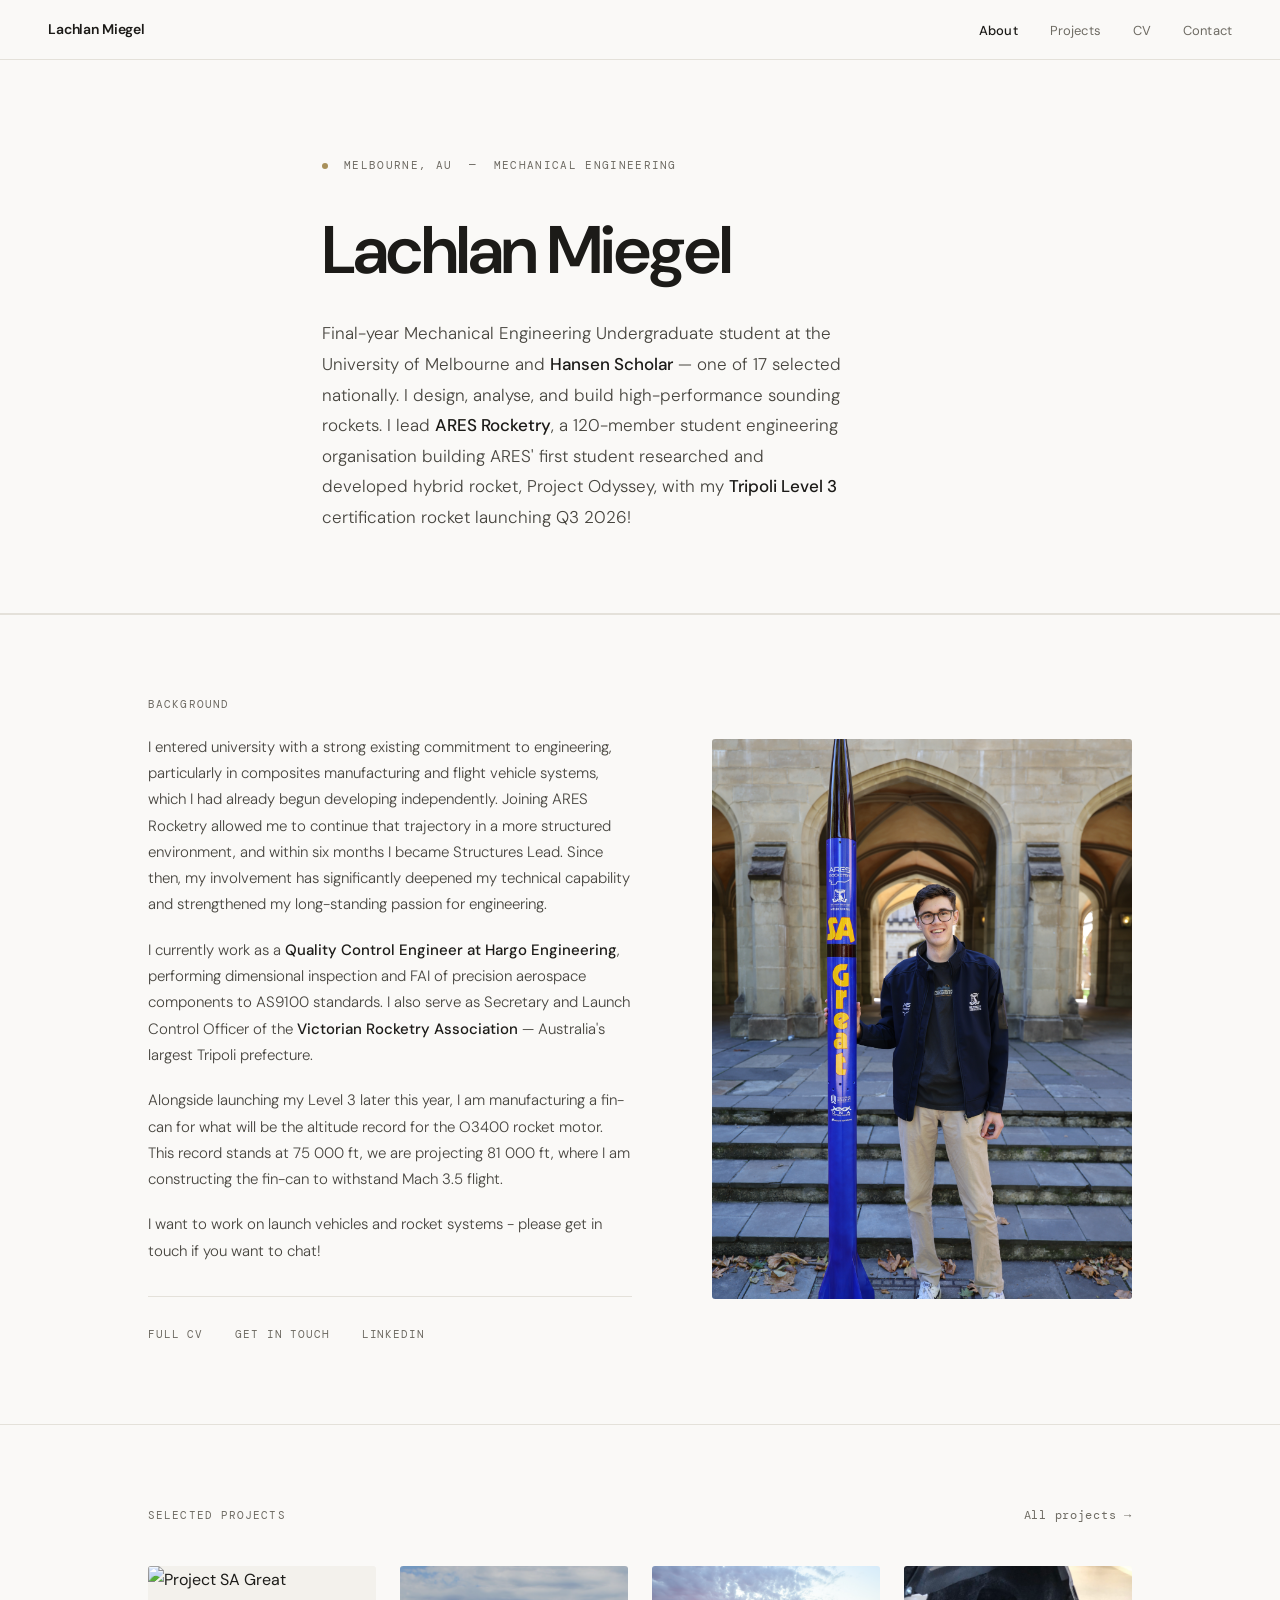
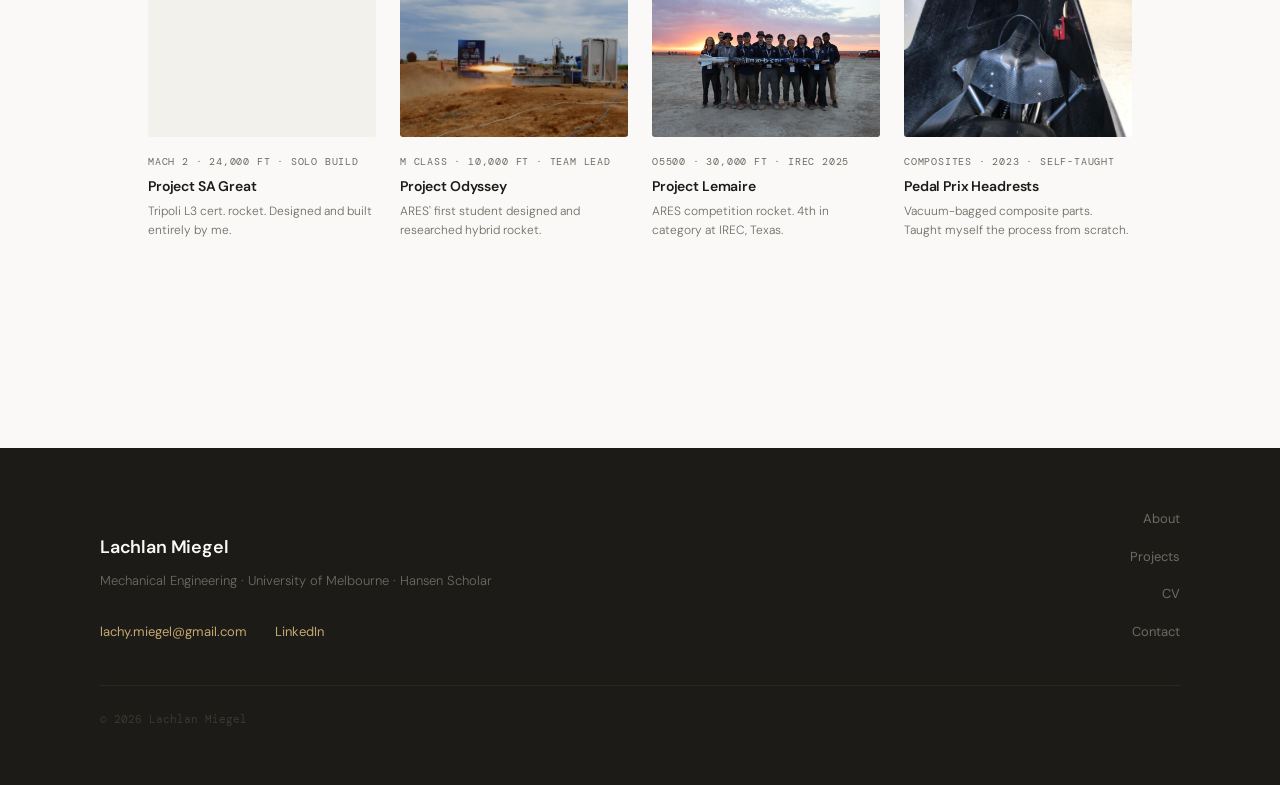
==== index.html @ fecdbd47 "Update index.html" ====
<!DOCTYPE html>
<html lang="en">
<head>
  <meta charset="UTF-8" />
  <meta name="viewport" content="width=device-width, initial-scale=1.0" />
  <title>Lachlan Miegel</title>
  <meta name="description" content="Mechanical engineering student at the University of Melbourne. Structures, composites, and flight vehicle development." />
  <link rel="stylesheet" href="style.css" />
  <link rel="icon" type="image/png" href="favicon.png" />
  <style>
    .hero {
      padding: 6rem 0 5rem;
      border-bottom: 1px solid var(--rule);
    }

    .hero-inner {
      max-width: var(--max);
      margin: 0 auto;
      padding: 0 2rem;
    }

    .hero-eyebrow {
      display: flex;
      align-items: center;
      gap: 1rem;
      margin-bottom: 2.5rem;
    }

    .hero-eyebrow-text {
      font-family: var(--font-mono);
      font-size: 11px;
      letter-spacing: 0.12em;
      text-transform: uppercase;
      color: var(--text-light);
    }

    .hero-eyebrow-dot {
      width: 6px; height: 6px;
      border-radius: 50%;
      background: var(--gold);
      flex-shrink: 0;
    }

    .hero h1 { margin-bottom: 2rem; }

    .hero-bio {
      font-size: 17px;
      font-weight: 300;
      color: var(--text-mid);
      line-height: 1.8;
      max-width: 520px;
      margin-bottom: 3rem;
    }

    .hero-bio strong { color: var(--text); font-weight: 500; }

    .hero-actions {
      display: flex;
      align-items: center;
      gap: 0;
      flex-wrap: wrap;
      border-top: 1px solid var(--rule);
      padding-top: 2rem;
    }

    .hero-action-link {
      font-size: 13px;
      font-weight: 400;
      color: var(--text-mid);
      text-decoration: none;
      padding: 0.5rem 1.5rem 0.5rem 0;
      margin-right: 1.5rem;
      border-right: 1px solid var(--rule);
      transition: color 0.15s;
      white-space: nowrap;
    }

    .hero-action-link:last-child { border-right: none; }
    .hero-action-link:hover { color: var(--text); }

    .hero-action-link.primary {
      color: var(--text);
      font-weight: 500;
    }

    /* STATS */
    .stats-bar {
      border-bottom: 1px solid var(--rule);
      background: var(--bg-warm);
    }

    .stats-inner {
      max-width: var(--wide);
      margin: 0 auto;
      padding: 0 3rem;
      display: grid;
      grid-template-columns: repeat(4, 1fr);
    }

    .stat-item {
      padding: 2.25rem 2rem;
      border-right: 1px solid var(--rule);
    }

    .stat-item:first-child { padding-left: 0; }
    .stat-item:last-child { border-right: none; }

    .stat-num {
      font-family: var(--font-sans);
      font-size: 1.9rem;
      font-weight: 600;
      color: var(--text);
      letter-spacing: -0.03em;
      line-height: 1;
      display: block;
      margin-bottom: 0.4rem;
    }

    .stat-label {
      font-family: var(--font-mono);
      font-size: 10px;
      letter-spacing: 0.1em;
      text-transform: uppercase;
      color: var(--text-xlight);
    }

    /* PROJECTS */
    .projects-section { padding: 5rem 0; }

    .projects-header {
      max-width: var(--wide);
      margin: 0 auto;
      padding: 0 3rem;
      display: flex;
      justify-content: space-between;
      align-items: baseline;
      margin-bottom: 2.5rem;
    }

    .projects-header a {
      font-size: 12px;
      font-family: var(--font-mono);
      color: var(--text-light);
      text-decoration: none;
      letter-spacing: 0.06em;
    }

    .projects-header a:hover { color: var(--text); }

    .projects-grid {
      max-width: var(--wide);
      margin: 0 auto;
      padding: 0 3rem;
      display: grid;
      grid-template-columns: repeat(4, 1fr);
      gap: 1.5rem;
    }

    .project-tile {
      display: block;
      text-decoration: none;
      transition: opacity 0.2s;
    }

    .project-tile:hover { opacity: 0.75; }

    .project-tile-img {
      width: 100%;
      aspect-ratio: 4/3;
      background: var(--bg-warm);
      border-radius: 3px;
      overflow: hidden;
      display: flex;
      align-items: center;
      justify-content: center;
      margin-bottom: 1rem;
    }

    .project-tile-img img {
      width: 100%; height: 100%;
      object-fit: cover; display: block;
    }

    .project-tile-meta {
      font-family: var(--font-mono);
      font-size: 10px;
      letter-spacing: 0.08em;
      text-transform: uppercase;
      color: var(--text-xlight);
      margin-bottom: 0.4rem;
    }

    .project-tile-title {
      font-size: 14px;
      font-weight: 600;
      color: var(--text);
      letter-spacing: -0.01em;
      line-height: 1.3;
      margin-bottom: 0.4rem;
    }

    .project-tile-desc {
      font-size: 12px;
      font-weight: 300;
      color: var(--text-light);
      line-height: 1.6;
    }

    /* ABOUT STRIP */
    .about-strip {
      border-top: 1px solid var(--rule);
      border-bottom: 1px solid var(--rule);
      padding: 5rem 0;
    }

    .about-strip-inner {
      max-width: var(--wide);
      margin: 0 auto;
      padding: 0 3rem;
      display: grid;
      grid-template-columns: 1fr 420px;
      gap: 5rem;
      align-items: center;
    }

    .about-strip-text p { font-size: 15px; }

    .about-strip-photo {
      width: 100%;
      aspect-ratio: 3/4;
      border-radius: 3px;
      overflow: hidden;
      background: var(--bg-warm);
    }

    .about-strip-photo img {
      width: 100%;
      height: 100%;
      object-fit: cover;
      display: block;
    }

    .about-strip-photo-placeholder {
      width: 100%;
      height: 100%;
      display: flex;
      flex-direction: column;
      align-items: center;
      justify-content: center;
      gap: 0.4rem;
      border: 1px dashed var(--rule);
      border-radius: 3px;
    }

    .about-strip-links {
      margin-top: 2rem;
      display: flex;
      gap: 2rem;
      padding-top: 1.75rem;
      border-top: 1px solid var(--rule);
    }

    .about-strip-links a {
      font-family: var(--font-mono);
      font-size: 11px;
      letter-spacing: 0.08em;
      text-transform: uppercase;
      color: var(--text-light);
      text-decoration: none;
      transition: color 0.15s;
    }

    .about-strip-links a:hover { color: var(--text); }

    @media (max-width: 900px) {
      .projects-grid { grid-template-columns: repeat(2, 1fr); }
      .about-strip-inner { grid-template-columns: 1fr; gap: 2.5rem; }
      .about-strip-photo { aspect-ratio: 4/3; max-width: 480px; }
    }

    @media (max-width: 600px) {
      .stats-inner { grid-template-columns: repeat(2, 1fr); }
      .stat-item { border-right: none; padding: 1.5rem 0; border-bottom: 1px solid var(--rule); }
      .stat-item:nth-child(3), .stat-item:last-child { border-bottom: none; }
      .projects-grid { grid-template-columns: 1fr; padding: 0 1.5rem; }
      .projects-header { padding: 0 1.5rem; }
    }
  </style>
</head>
<body>

  <nav class="site-nav">
    <a class="nav-name" href="index.html">Lachlan Miegel</a>
    <ul class="nav-links">
      <li><a href="index.html" class="active">About</a></li>
      <li><a href="projects.html">Projects</a></li>
      <li><a href="cv.html">CV</a></li>
      <li><a href="mailto:lachy.miegel@gmail.com">Contact</a></li>
    </ul>
  </nav>

  <div class="hero">
    <div class="hero-inner">
      <div class="hero-eyebrow">
        <div class="hero-eyebrow-dot"></div>
        <span class="hero-eyebrow-text">Melbourne, AU &nbsp;—&nbsp; Mechanical Engineering</span>
      </div>
      <h1>Lachlan Miegel</h1>
      <p class="hero-bio">
        Final-year Mechanical Engineering Undergraduate student at the University of Melbourne
        and <strong>Hansen Scholar</strong> — one of 17 selected nationally.
        I design, analyse, and build high-performance sounding rockets.
        I lead <strong>ARES Rocketry</strong>, a 120-member student engineering
        organisation building ARES' first student researched and developed hybrid 
        rocket, Project Odyssey, with my <strong>Tripoli Level 3</strong> 
        certification rocket launching Q3 2026!
      </p>
    </div>
  </div>

  

  <div class="about-strip">
    <div class="about-strip-inner">
      <div class="about-strip-text">
        <h3>Background</h3>
        <p>
          I entered university with a strong existing commitment to engineering, particularly 
          in composites manufacturing and flight vehicle systems, which I had already begun developing 
          independently. Joining ARES Rocketry allowed me to continue that trajectory in a more 
          structured environment, and within six months I became Structures Lead. Since then, my 
          involvement has significantly deepened my technical capability and strengthened my 
          long-standing passion for engineering. 
        </p>
        <p>
          I currently work as a <strong>Quality Control Engineer at Hargo Engineering</strong>,
          performing dimensional inspection and FAI of precision aerospace components to
          AS9100 standards. I also serve as Secretary and Launch Control Officer of the
          <strong>Victorian Rocketry Association</strong> — Australia's largest Tripoli prefecture.
        </p>
        <p>
          Alongside launching my Level 3 later this year, I am manufacturing a fin-can for what will be
          the altitude record for the O3400 rocket motor. This record stands at 75 000 ft, we are
          projecting 81 000 ft, where I am constructing the fin-can to withstand Mach 3.5 flight.
        </p>
        <p>I want to work on launch vehicles and rocket systems - please get in touch if you want to chat!</p>
        <div class="about-strip-links">
          <a href="cv.html">Full CV</a>
          <a href="mailto:lachy.miegel@gmail.com">Get in touch</a>
          <a href="https://www.linkedin.com/in/lachlan-miegel-b42b261a9/" target="_blank">LinkedIn</a>
        </div>
      </div>
      <div class="about-strip-photo">
        <img src="images/sagreatlachy.jpeg" alt="Lachlan with Project SA Great" />
          <span style="font-family:var(--font-mono);font-size:11px;color:var(--text-xlight);">↑ lachlan-launch-rail.jpg</span>
          <span style="font-family:var(--font-mono);font-size:10px;color:var(--text-xlight);opacity:0.6;">portrait orientation works best</span>
        </div>
      </div>
    </div>
  </div>

<div class="projects-section">
    <div class="projects-header">
      <h3 style="margin-bottom:0;">Selected projects</h3>
      <a href="projects.html">All projects →</a>
    </div>
    <div class="projects-grid">

      <a class="project-tile" href="project-l3.html">
        <div class="project-tile-img">
          <img src="images/sa-great-nc.JPG" alt="Project SA Great"/>
        </div>
        <div class="project-tile-meta">Mach 2 · 24,000 ft · Solo build</div>
        <div class="project-tile-title">Project SA Great</div>
        <div class="project-tile-desc">Tripoli L3 cert. rocket. Designed and built entirely by me.</div>
      </a>

      <a class="project-tile" href="project-ares.html">
        <div class="project-tile-img">
          <img src="images/hot-fire.png" alt="Subby Hot Fire" />
        </div>
        <div class="project-tile-meta">M Class · 10,000 ft · Team Lead</div>
        <div class="project-tile-title">Project Odyssey</div>
        <div class="project-tile-desc">ARES' first student designed and researched hybrid rocket.</div>
      </a>

      <a class="project-tile" href="project-lemaire.html">
        <div class="project-tile-img">
          <img src="images/team-lem.JPG" alt="Project Lemaire" />
        </div>
        <div class="project-tile-meta">O5500 · 30,000 ft · IREC 2025</div>
        <div class="project-tile-title">Project Lemaire</div>
        <div class="project-tile-desc">ARES competition rocket. 4th in category at IREC, Texas.</div>
      </a>

      <a class="project-tile" href="project-headrests.html">
        <div class="project-tile-img">
          <img src="images/headrest.jpg" alt="Pedal Prix Headrests" />
        </div>
        <div class="project-tile-meta">Composites · 2023 · Self-taught</div>
        <div class="project-tile-title">Pedal Prix Headrests</div>
        <div class="project-tile-desc">Vacuum-bagged composite parts. Taught myself the process from scratch.</div>
      </a>

    </div>
  </div>
  
  <footer class="site-footer">
    <div class="footer-inner">
      <div>
        <div class="footer-name">Lachlan Miegel</div>
        <div class="footer-desc">Mechanical Engineering · University of Melbourne · Hansen Scholar</div>
        <div class="footer-contact">
          <a href="mailto:lachy.miegel@gmail.com">lachy.miegel@gmail.com</a>
          <a href="https://www.linkedin.com/in/lachlan-miegel-b42b261a9/" target="_blank">LinkedIn</a>
        </div>
      </div>
      <div class="footer-right">
        <ul class="footer-links">
          <li><a href="index.html">About</a></li>
          <li><a href="projects.html">Projects</a></li>
          <li><a href="cv.html">CV</a></li>
          <li><a href="mailto:lachy.miegel@gmail.com">Contact</a></li>
        </ul>
      </div>
    </div>
    <div class="footer-copy">© 2026 Lachlan Miegel</div>
  </footer>

</body>
</html>
---- style.css ----
@import url('https://fonts.googleapis.com/css2?family=DM+Sans:ital,opsz,wght@0,9..40,300;0,9..40,400;0,9..40,500;0,9..40,600;1,9..40,300;1,9..40,400&family=DM+Mono:wght@300;400;500&display=swap');

*, *::before, *::after { box-sizing: border-box; margin: 0; padding: 0; }

:root {
  --bg: #faf9f7;
  --bg-warm: #f3f1ec;
  --bg-card: #eeecea;
  --text: #1c1b18;
  --text-mid: #47453f;
  --text-light: #6e6b63;
  --text-xlight: #6e6b63;
  --gold: #a8905a;
  --gold-light: #c4a96e;
  --gold-dim: rgba(168,144,90,0.12);
  --rule: #e4e1da;
  --rule-light: #eeece8;
  --font-sans: 'DM Sans', system-ui, sans-serif;
  --font-mono: 'DM Mono', monospace;
  --max: 700px;
  --wide: 1080px;
}

html { scroll-behavior: smooth; }

body {
  background: var(--bg);
  color: var(--text);
  font-family: var(--font-sans);
  font-size: 16px;
  line-height: 1.75;
  -webkit-font-smoothing: antialiased;
}

/* NAV */
.site-nav {
  display: flex;
  align-items: center;
  justify-content: space-between;
  padding: 0 3rem;
  height: 60px;
  border-bottom: 1px solid var(--rule);
  position: sticky;
  top: 0;
  background: rgba(250,249,247,0.94);
  backdrop-filter: blur(10px);
  z-index: 100;
}

.nav-name {
  font-family: var(--font-sans);
  font-size: 14px;
  font-weight: 600;
  color: var(--text);
  text-decoration: none;
  letter-spacing: -0.01em;
}

.nav-links {
  display: flex;
  gap: 2rem;
  list-style: none;
}

.nav-links a {
  font-size: 13px;
  font-weight: 400;
  color: var(--text-light);
  text-decoration: none;
  transition: color 0.15s;
  letter-spacing: 0.01em;
}

.nav-links a:hover { color: var(--text); }
.nav-links a.active { color: var(--text); font-weight: 500; }

/* FOOTER */
.site-footer {
  margin-top: 8rem;
  background: var(--text);
  padding: 3.5rem 3rem;
}

.footer-inner {
  max-width: var(--wide);
  margin: 0 auto;
  display: grid;
  grid-template-columns: 1fr auto;
  gap: 3rem;
  align-items: end;
}

.footer-name {
  font-size: 18px;
  font-weight: 600;
  color: #faf9f7;
  letter-spacing: -0.01em;
  margin-bottom: 0.4rem;
}

.footer-desc {
  font-size: 13px;
  color: var(--text-light);
  font-weight: 300;
  margin-bottom: 1.5rem;
}

.footer-contact a {
  font-size: 13px;
  color: var(--gold-light);
  text-decoration: none;
  margin-right: 1.5rem;
}

.footer-contact a:hover { color: #faf9f7; }

.footer-right {
  text-align: right;
}

.footer-links {
  display: flex;
  flex-direction: column;
  gap: 0.6rem;
  list-style: none;
  align-items: flex-end;
}

.footer-links a {
  font-size: 13px;
  color: var(--text-light);
  text-decoration: none;
  transition: color 0.15s;
}

.footer-links a:hover { color: #faf9f7; }

.footer-copy {
  font-family: var(--font-mono);
  font-size: 11px;
  color: #3a3930;
  margin-top: 2.5rem;
  padding-top: 1.5rem;
  border-top: 1px solid #2a2920;
  max-width: var(--wide);
  margin-left: auto;
  margin-right: auto;
}

/* TYPOGRAPHY */
h1 {
  font-family: var(--font-sans);
  font-size: clamp(2.6rem, 5.5vw, 4.2rem);
  font-weight: 600;
  line-height: 1.06;
  letter-spacing: -0.03em;
  color: var(--text);
}

h2 {
  font-family: var(--font-sans);
  font-size: 1.4rem;
  font-weight: 600;
  line-height: 1.2;
  letter-spacing: -0.02em;
  color: var(--text);
  margin-bottom: 1rem;
}

h3 {
  font-family: var(--font-mono);
  font-size: 11px;
  font-weight: 400;
  letter-spacing: 0.1em;
  text-transform: uppercase;
  color: var(--text-light);
  margin-bottom: 1.25rem;
}

p { color: var(--text-mid); font-weight: 300; margin-bottom: 1.2rem; }
p strong { color: var(--text); font-weight: 500; }
p:last-child { margin-bottom: 0; }

a { color: var(--text); }

/* LAYOUT */
.container { max-width: var(--max); margin: 0 auto; padding: 0 2rem; }
.container-wide { max-width: var(--wide); margin: 0 auto; padding: 0 3rem; }

.mono-label {
  font-family: var(--font-mono);
  font-size: 11px;
  font-weight: 400;
  letter-spacing: 0.1em;
  text-transform: uppercase;
  color: var(--text-light);
}

.rule { border: none; border-top: 1px solid var(--rule); }

/* TAGS */
.tag {
  display: inline-block;
  font-family: var(--font-mono);
  font-size: 10px;
  font-weight: 400;
  letter-spacing: 0.06em;
  text-transform: uppercase;
  padding: 0.25rem 0.65rem;
  background: var(--bg-warm);
  color: var(--text-light);
  border-radius: 2px;
  border: 1px solid var(--rule);
}

.tag.gold {
  background: var(--gold-dim);
  color: var(--gold);
  border-color: rgba(168,144,90,0.25);
}

.tags { display: flex; flex-wrap: wrap; gap: 0.4rem; }

/* IMAGES */
.img-full { width: 100%; display: block; border-radius: 3px; }

.img-caption {
  font-family: var(--font-mono);
  font-size: 11px;
  color: var(--text-xlight);
  margin-top: 0.65rem;
  text-align: center;
}

.img-placeholder {
  width: 100%;
  background: var(--bg-warm);
  border: 1px dashed var(--rule);
  border-radius: 3px;
  display: flex;
  flex-direction: column;
  align-items: center;
  justify-content: center;
  gap: 0.35rem;
  padding: 3rem 1rem;
}

.img-placeholder .ph-label {
  font-family: var(--font-mono);
  font-size: 11px;
  color: var(--text-xlight);
  text-align: center;
}

/* SPEC TABLE */
.spec-table { width: 100%; border-collapse: collapse; }
.spec-table tr { border-bottom: 1px solid var(--rule-light); }
.spec-table tr:last-child { border-bottom: none; }
.spec-table td { padding: 0.7rem 0; font-size: 13px; vertical-align: top; }
.spec-table td:first-child {
  font-family: var(--font-mono);
  font-size: 10px;
  letter-spacing: 0.08em;
  text-transform: uppercase;
  color: var(--text-xlight);
  width: 38%;
  padding-right: 1rem;
  padding-top: 0.85rem;
}
.spec-table td:last-child { color: var(--text); font-weight: 400; }

/* PROJECT NAV */
.project-nav {
  display: flex;
  justify-content: space-between;
  padding: 2.5rem 0;
  border-top: 1px solid var(--rule);
  margin-top: 2rem;
}

.project-nav a {
  font-size: 13px;
  color: var(--text-light);
  text-decoration: none;
  transition: color 0.15s;
  font-weight: 400;
}

.project-nav a:hover { color: var(--text); }

/* BREADCRUMB */
.breadcrumb {
  font-family: var(--font-mono);
  font-size: 11px;
  color: var(--text-xlight);
  margin-bottom: 2rem;
  display: flex;
  gap: 0.5rem;
  align-items: center;
}

.breadcrumb a { color: var(--text-xlight); text-decoration: none; }
.breadcrumb a:hover { color: var(--text-mid); }

/* PROJECT HERO */
.project-hero { padding: 4.5rem 0 3.5rem; border-bottom: 1px solid var(--rule); }
.project-hero-inner { max-width: var(--max); margin: 0 auto; padding: 0 2rem; }
.project-hero h1 { margin-bottom: 1.25rem; margin-top: 1rem; }
.project-hero-desc {
  font-size: 17px;
  font-weight: 300;
  color: var(--text-mid);
  line-height: 1.75;
  max-width: 520px;
}

/* PROJECT CONTENT */
.project-content { max-width: var(--max); margin: 0 auto; padding: 0 2rem; }
.project-section { padding: 3.5rem 0; border-bottom: 1px solid var(--rule); }
.project-section:last-child { border-bottom: none; }
.project-section p { font-size: 15px; }

.img-grid-2 {
  display: grid;
  grid-template-columns: 1fr 1fr;
  gap: 0.75rem;
  margin: 1.75rem 0;
}

.sidebar-layout {
  display: grid;
  grid-template-columns: 3fr 2fr;
  gap: 3.5rem;
  align-items: start;
}

.spec-panel {
  background: var(--bg-warm);
  border: 1px solid var(--rule);
  border-radius: 4px;
  padding: 1.25rem 1.5rem;
}

blockquote {
  border-left: 2px solid var(--gold-light);
  padding-left: 1.5rem;
  margin: 2rem 0;
  font-size: 1.1rem;
  font-weight: 300;
  color: var(--text-mid);
  font-style: italic;
  line-height: 1.65;
}

/* MOBILE */
@media (max-width: 680px) {
  .site-nav { padding: 0 1.5rem; }
  .nav-links { gap: 1.25rem; }
  .container, .container-wide, .project-content { padding: 0 1.5rem; }
  .site-footer { padding: 2.5rem 1.5rem; }
  .footer-inner { grid-template-columns: 1fr; }
  .footer-right { text-align: left; }
  .footer-links { align-items: flex-start; }
  .sidebar-layout { grid-template-columns: 1fr; }
  .img-grid-2 { grid-template-columns: 1fr; }
}
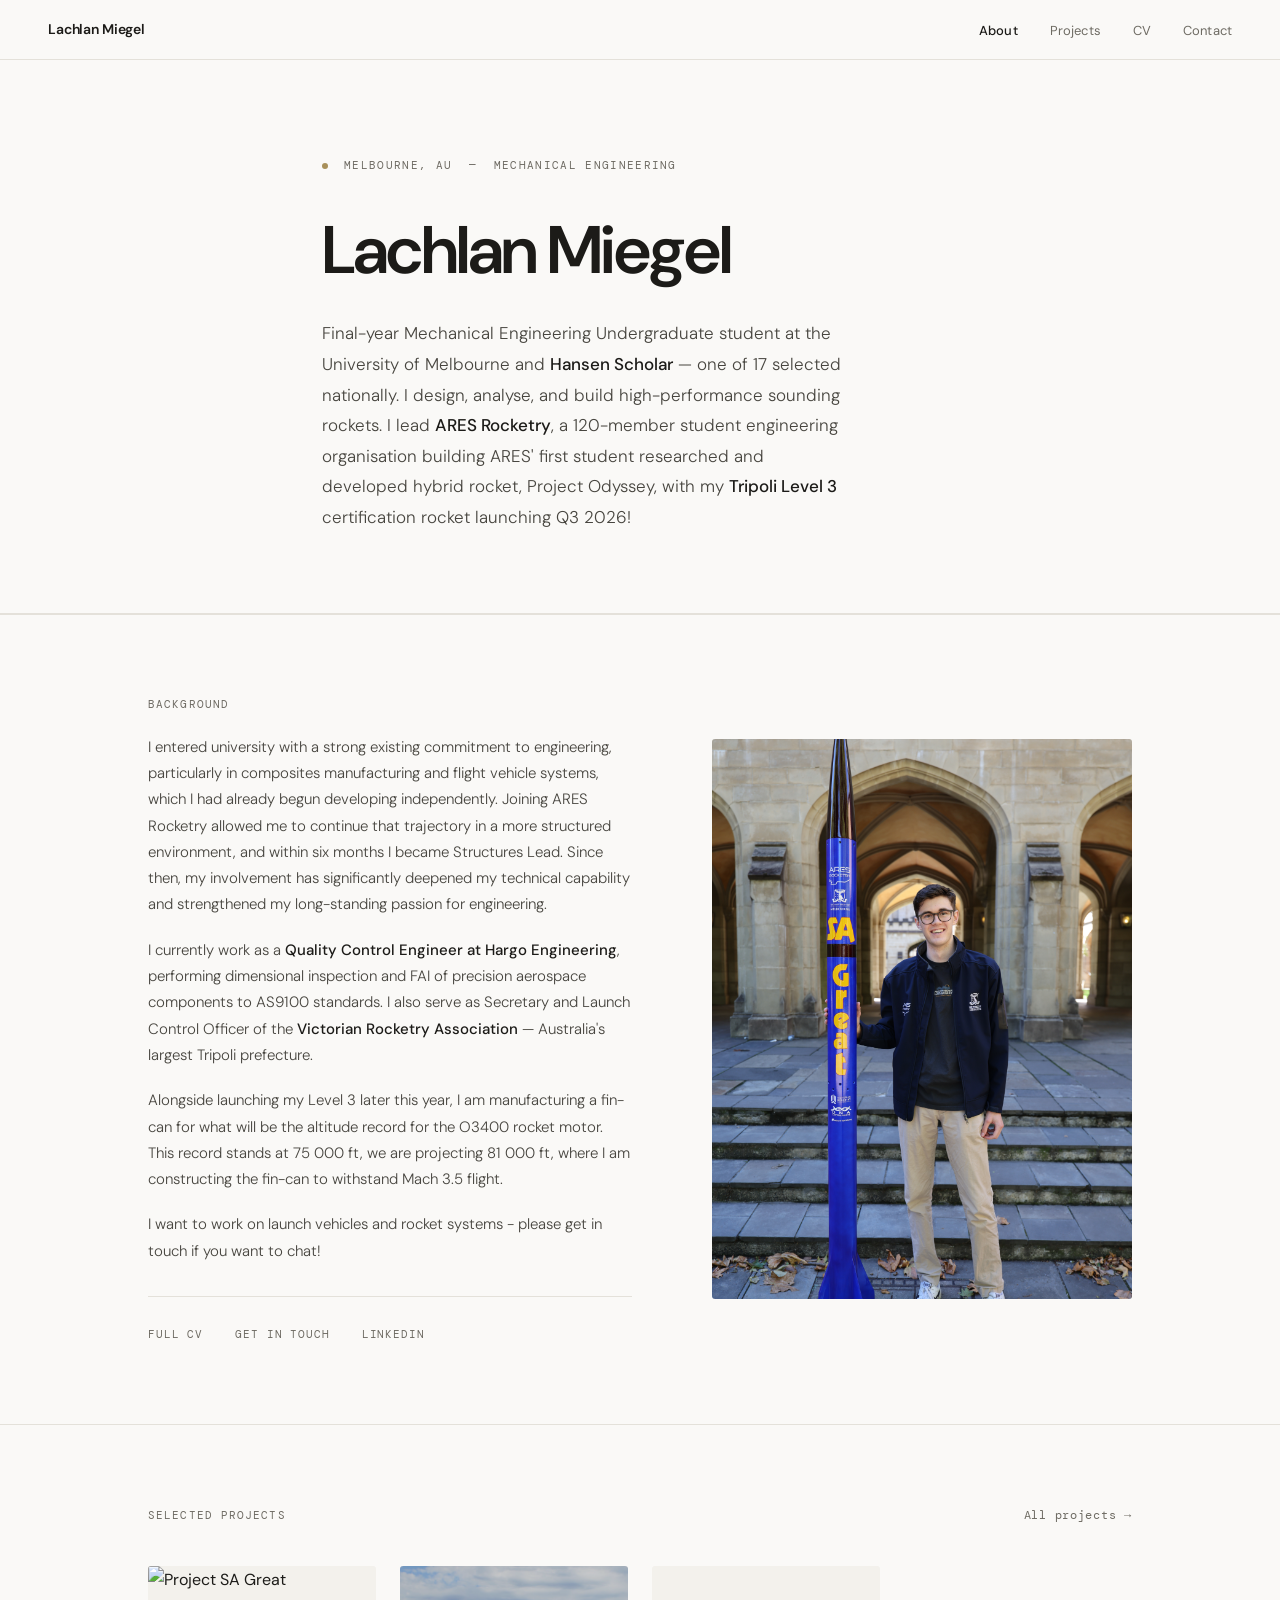
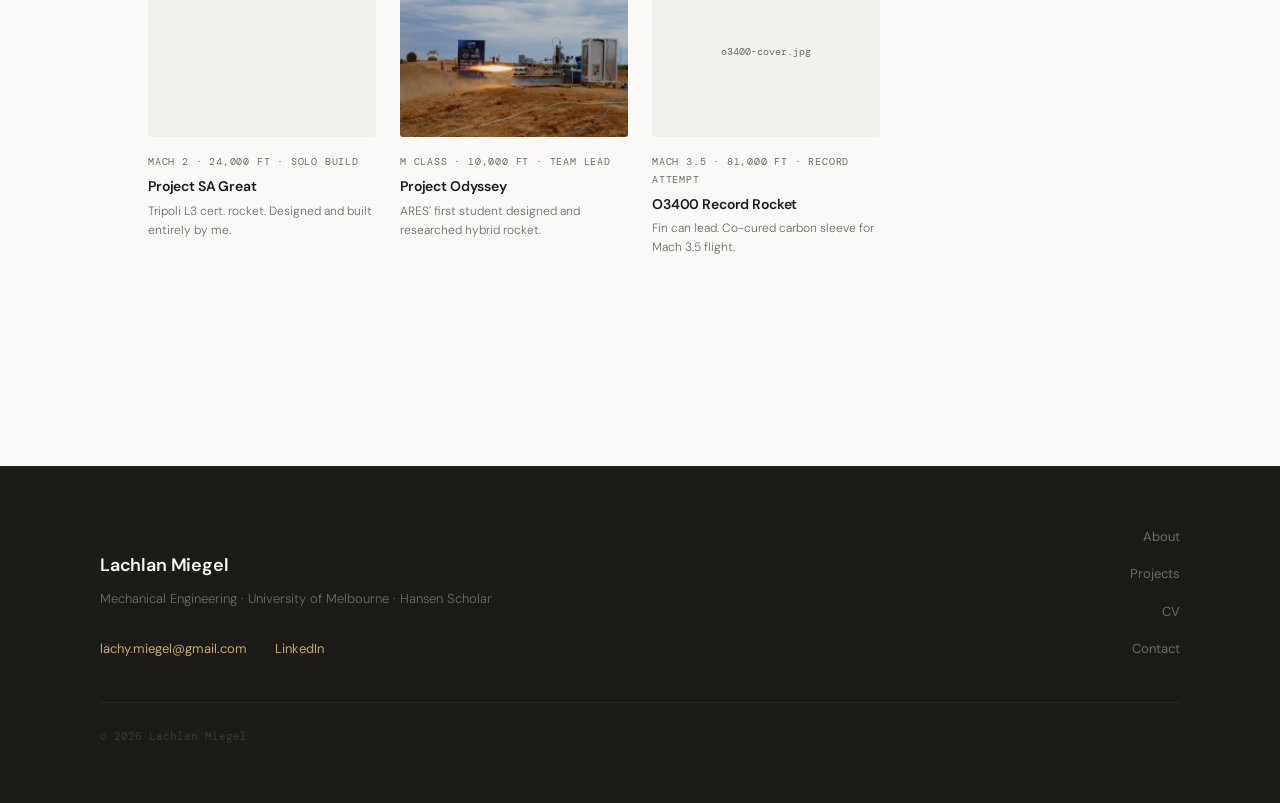
==== commit 87e8b6d0: "Update index.html" ====
--- a/index.html
+++ b/index.html
@@ -352,55 +352,45 @@
       </div>
       <div class="about-strip-photo">
         <img src="images/sagreatlachy.jpeg" alt="Lachlan with Project SA Great" />
-          <span style="font-family:var(--font-mono);font-size:11px;color:var(--text-xlight);">↑ lachlan-launch-rail.jpg</span>
-          <span style="font-family:var(--font-mono);font-size:10px;color:var(--text-xlight);opacity:0.6;">portrait orientation works best</span>
-        </div>
       </div>
     </div>
   </div>
 
 <div class="projects-section">
+  
     <div class="projects-header">
-      <h3 style="margin-bottom:0;">Selected projects</h3>
-      <a href="projects.html">All projects →</a>
-    </div>
-    <div class="projects-grid">
-
-      <a class="project-tile" href="project-l3.html">
-        <div class="project-tile-img">
-          <img src="images/sa-great-nc.JPG" alt="Project SA Great"/>
+          <h3 style="margin-bottom:0;">Selected projects</h3>
+          <a href="projects.html">All projects →</a>
         </div>
-        <div class="project-tile-meta">Mach 2 · 24,000 ft · Solo build</div>
-        <div class="project-tile-title">Project SA Great</div>
-        <div class="project-tile-desc">Tripoli L3 cert. rocket. Designed and built entirely by me.</div>
-      </a>
-
-      <a class="project-tile" href="project-ares.html">
-        <div class="project-tile-img">
-          <img src="images/hot-fire.png" alt="Subby Hot Fire" />
-        </div>
-        <div class="project-tile-meta">M Class · 10,000 ft · Team Lead</div>
-        <div class="project-tile-title">Project Odyssey</div>
-        <div class="project-tile-desc">ARES' first student designed and researched hybrid rocket.</div>
-      </a>
-
-      <a class="project-tile" href="project-lemaire.html">
-        <div class="project-tile-img">
-          <img src="images/team-lem.JPG" alt="Project Lemaire" />
-        </div>
-        <div class="project-tile-meta">O5500 · 30,000 ft · IREC 2025</div>
-        <div class="project-tile-title">Project Lemaire</div>
-        <div class="project-tile-desc">ARES competition rocket. 4th in category at IREC, Texas.</div>
-      </a>
-
-      <a class="project-tile" href="project-headrests.html">
-        <div class="project-tile-img">
-          <img src="images/headrest.jpg" alt="Pedal Prix Headrests" />
-        </div>
-        <div class="project-tile-meta">Composites · 2023 · Self-taught</div>
-        <div class="project-tile-title">Pedal Prix Headrests</div>
-        <div class="project-tile-desc">Vacuum-bagged composite parts. Taught myself the process from scratch.</div>
-      </a>
+        <div class="projects-grid">
+    
+          <a class="project-tile" href="project-l3.html">
+      <div class="project-tile-img">
+        <img src="images/sa-great-nc.JPG" alt="Project SA Great" />
+      </div>
+      <div class="project-tile-meta">Mach 2 · 24,000 ft · Solo build</div>
+      <div class="project-tile-title">Project SA Great</div>
+      <div class="project-tile-desc">Tripoli L3 cert. rocket. Designed and built entirely by me.</div>
+    </a>
+    
+    <a class="project-tile" href="project-ares.html">
+      <div class="project-tile-img">
+        <img src="images/hot-fire.png" alt="Project Odyssey" />
+      </div>
+      <div class="project-tile-meta">M Class · 10,000 ft · Team Lead</div>
+      <div class="project-tile-title">Project Odyssey</div>
+      <div class="project-tile-desc">ARES' first student designed and researched hybrid rocket.</div>
+    </a>
+    
+    <a class="project-tile" href="project-o3400.html">
+      <div class="project-tile-img">
+        <!-- <img src="images/o3400-cover.jpg" alt="O3400 Record Rocket" /> -->
+        <span style="font-family:var(--font-mono);font-size:10px;color:var(--text-xlight);">o3400-cover.jpg</span>
+      </div>
+      <div class="project-tile-meta">Mach 3.5 · 81,000 ft · Record attempt</div>
+      <div class="project-tile-title">O3400 Record Rocket</div>
+      <div class="project-tile-desc">Fin can lead. Co-cured carbon sleeve for Mach 3.5 flight.</div>
+    </a>
 
     </div>
   </div>
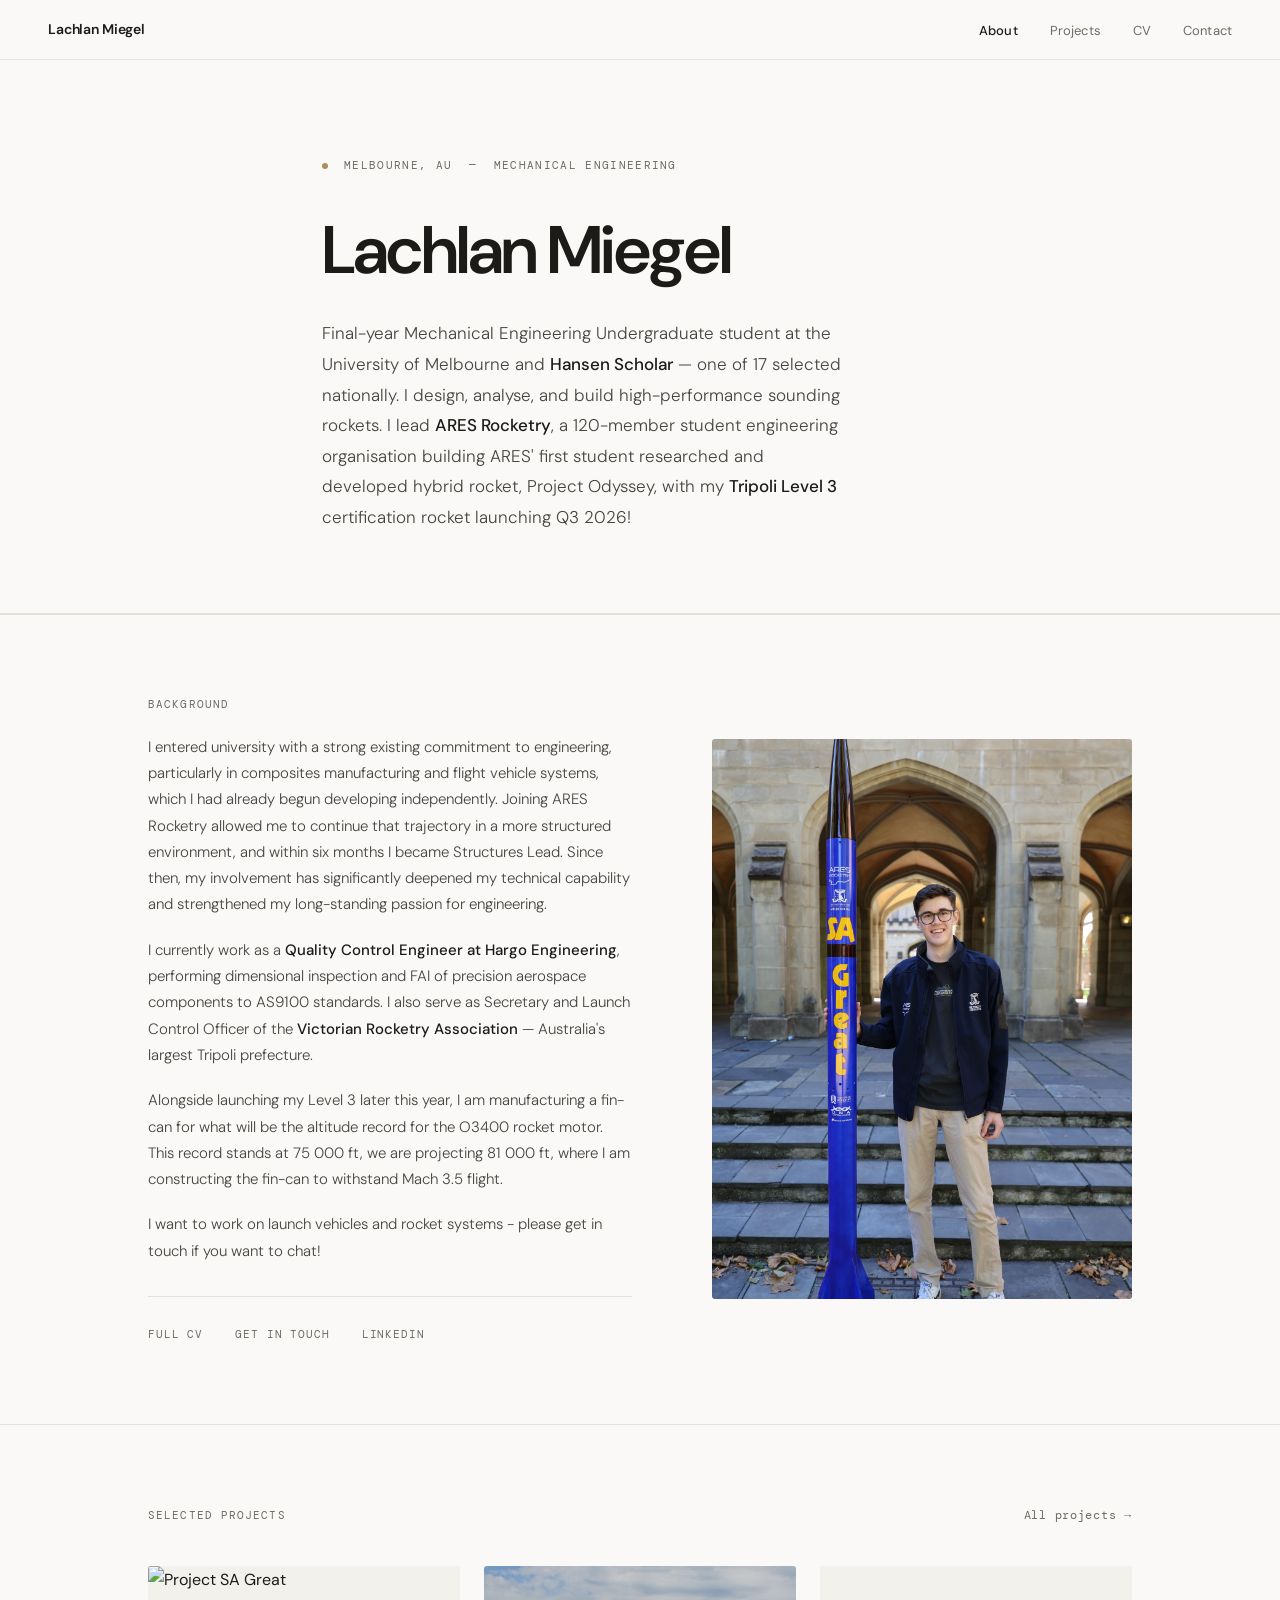
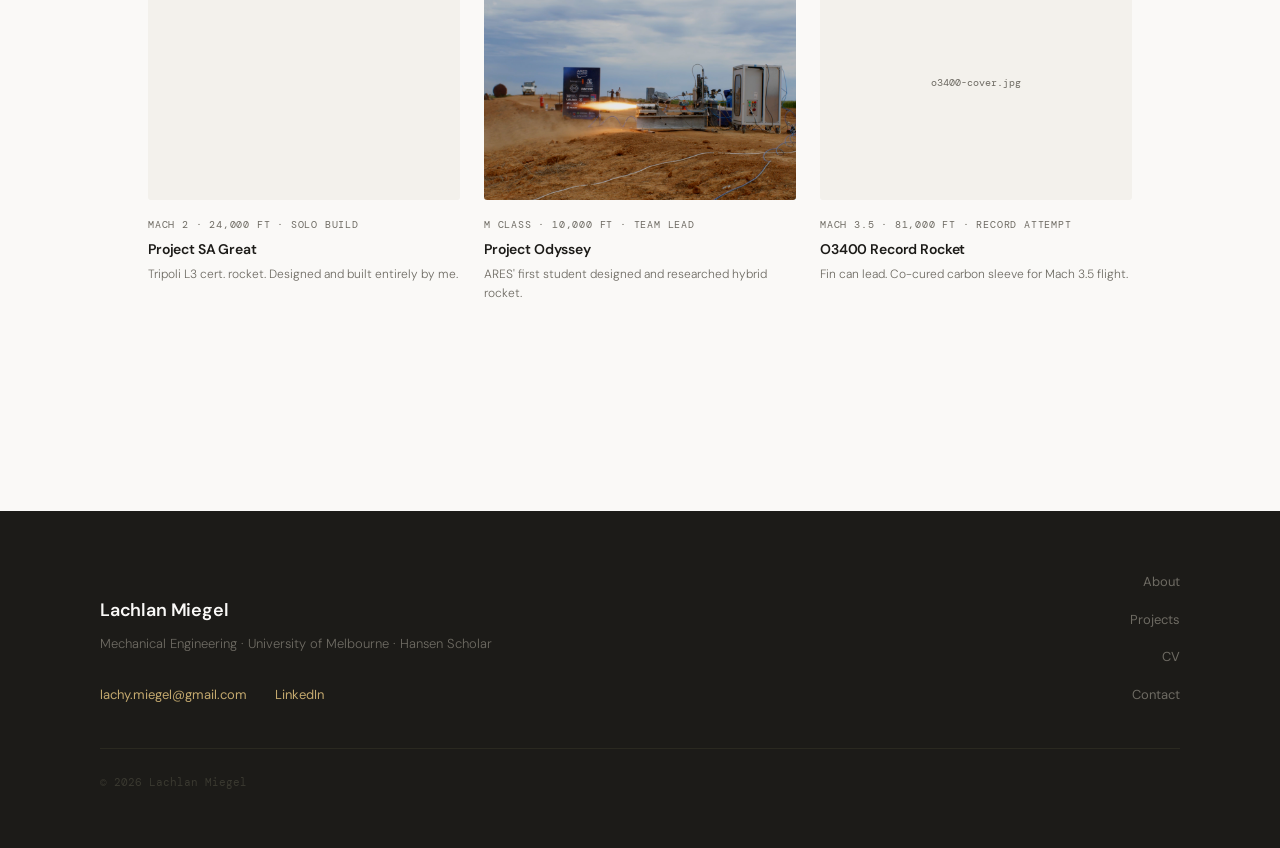
==== commit ade905a3: "Update index.html" ====
--- a/index.html
+++ b/index.html
@@ -152,7 +152,7 @@
       margin: 0 auto;
       padding: 0 3rem;
       display: grid;
-      grid-template-columns: repeat(4, 1fr);
+      grid-template-columns: repeat(3, 1fr);
       gap: 1.5rem;
     }
 
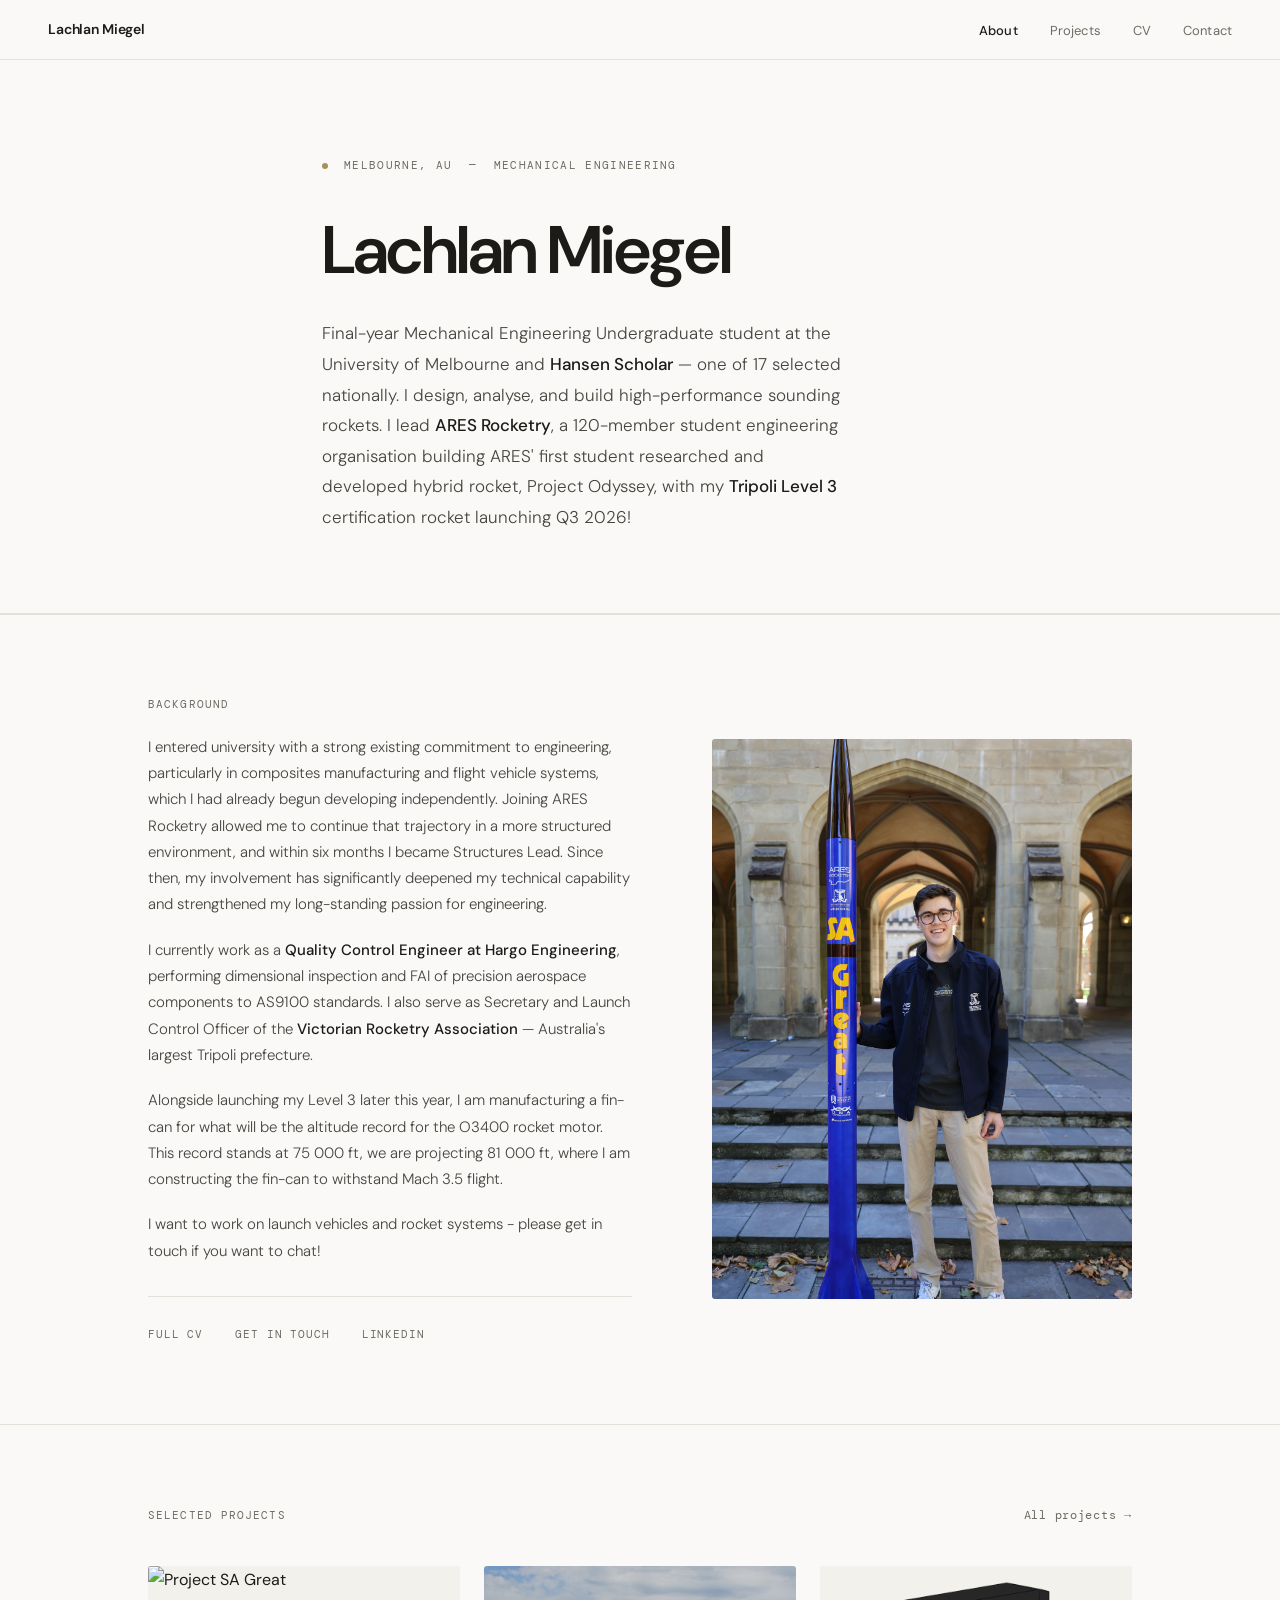
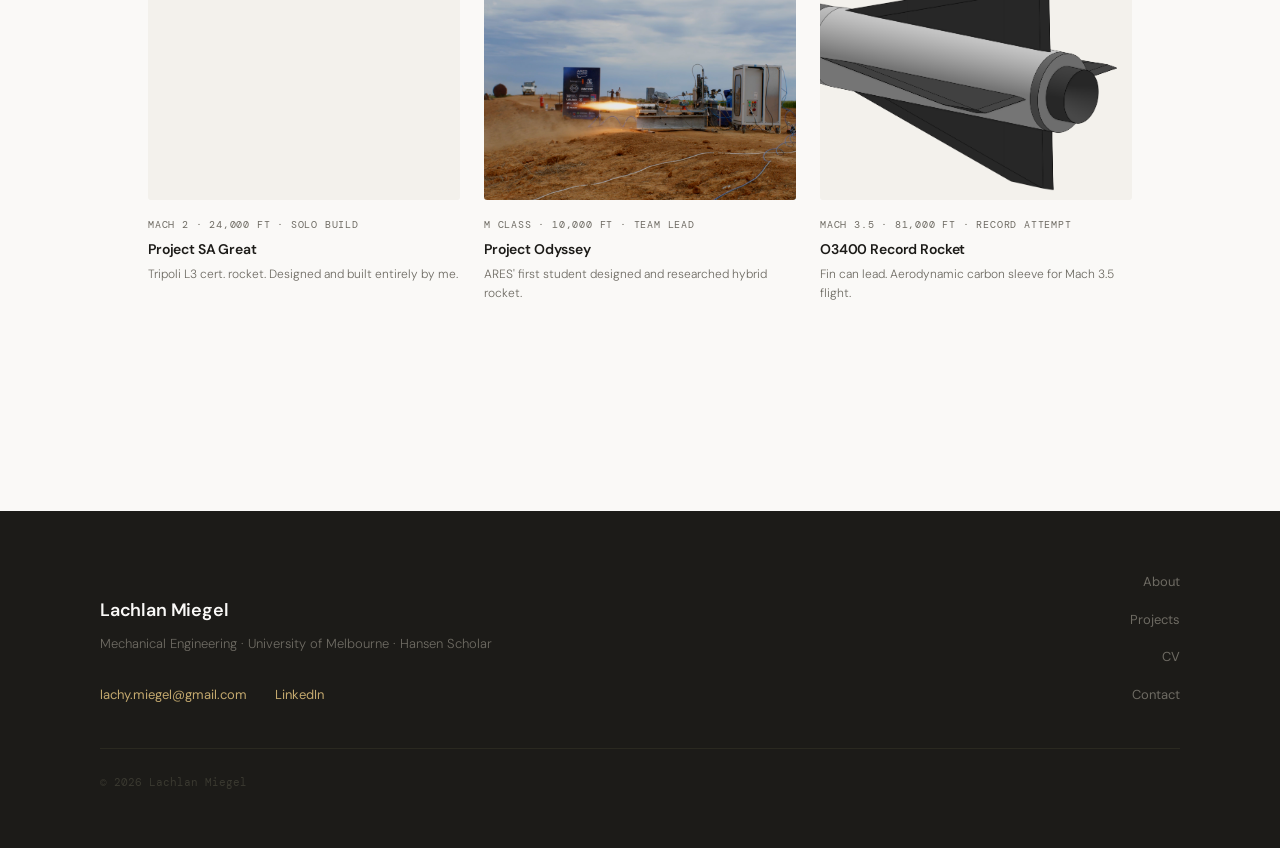
==== commit 94b9c0ab: "Update index.html" ====
--- a/index.html
+++ b/index.html
@@ -384,12 +384,11 @@
     
     <a class="project-tile" href="project-o3400.html">
       <div class="project-tile-img">
-        <!-- <img src="images/o3400-cover.jpg" alt="O3400 Record Rocket" /> -->
-        <span style="font-family:var(--font-mono);font-size:10px;color:var(--text-xlight);">o3400-cover.jpg</span>
-      </div>
-      <div class="project-tile-meta">Mach 3.5 · 81,000 ft · Record attempt</div>
+        <img src="images/fin-can.png" alt="O3400 Record Rocket" /> 
+      </div>
+      <div class="project-tile-meta">Mach 3.5 · 81,000 ft · Record Attempt</div>
       <div class="project-tile-title">O3400 Record Rocket</div>
-      <div class="project-tile-desc">Fin can lead. Co-cured carbon sleeve for Mach 3.5 flight.</div>
+      <div class="project-tile-desc">Fin can lead. Aerodynamic carbon sleeve for Mach 3.5 flight.</div>
     </a>
 
     </div>
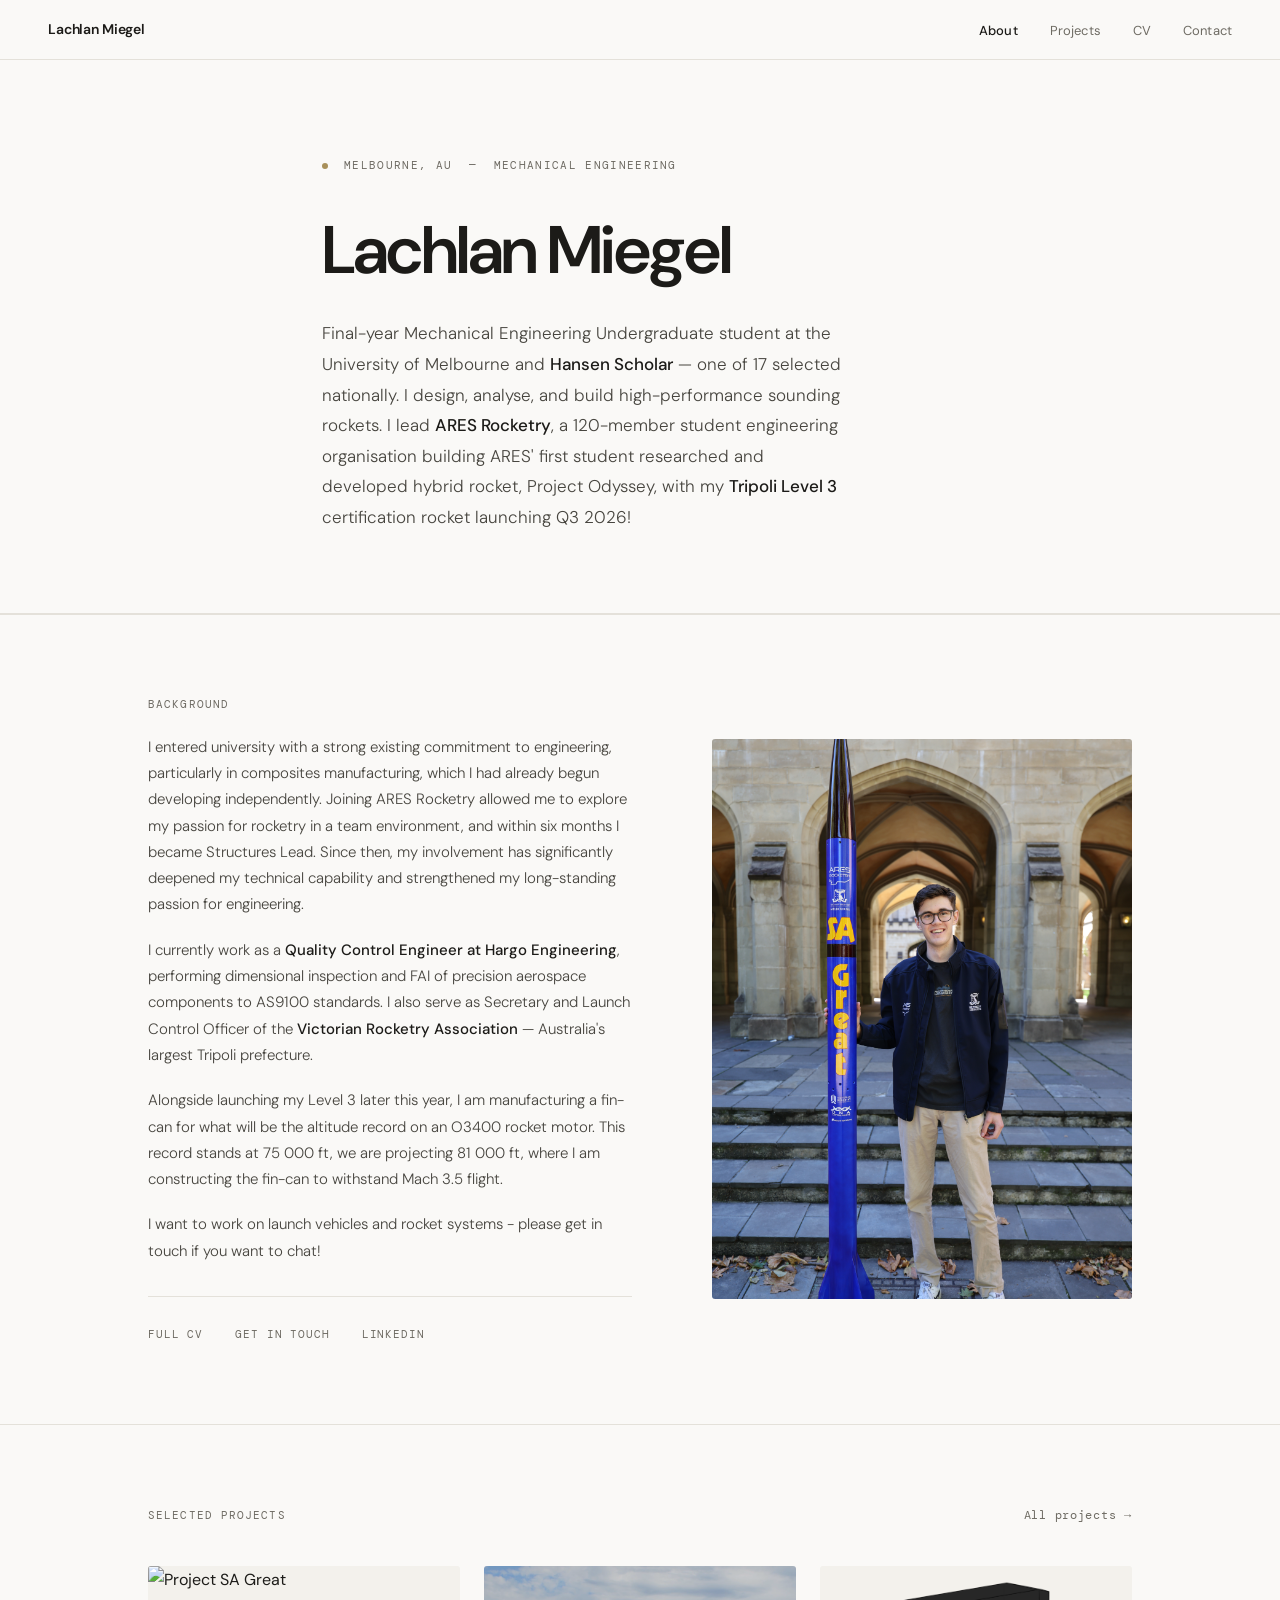
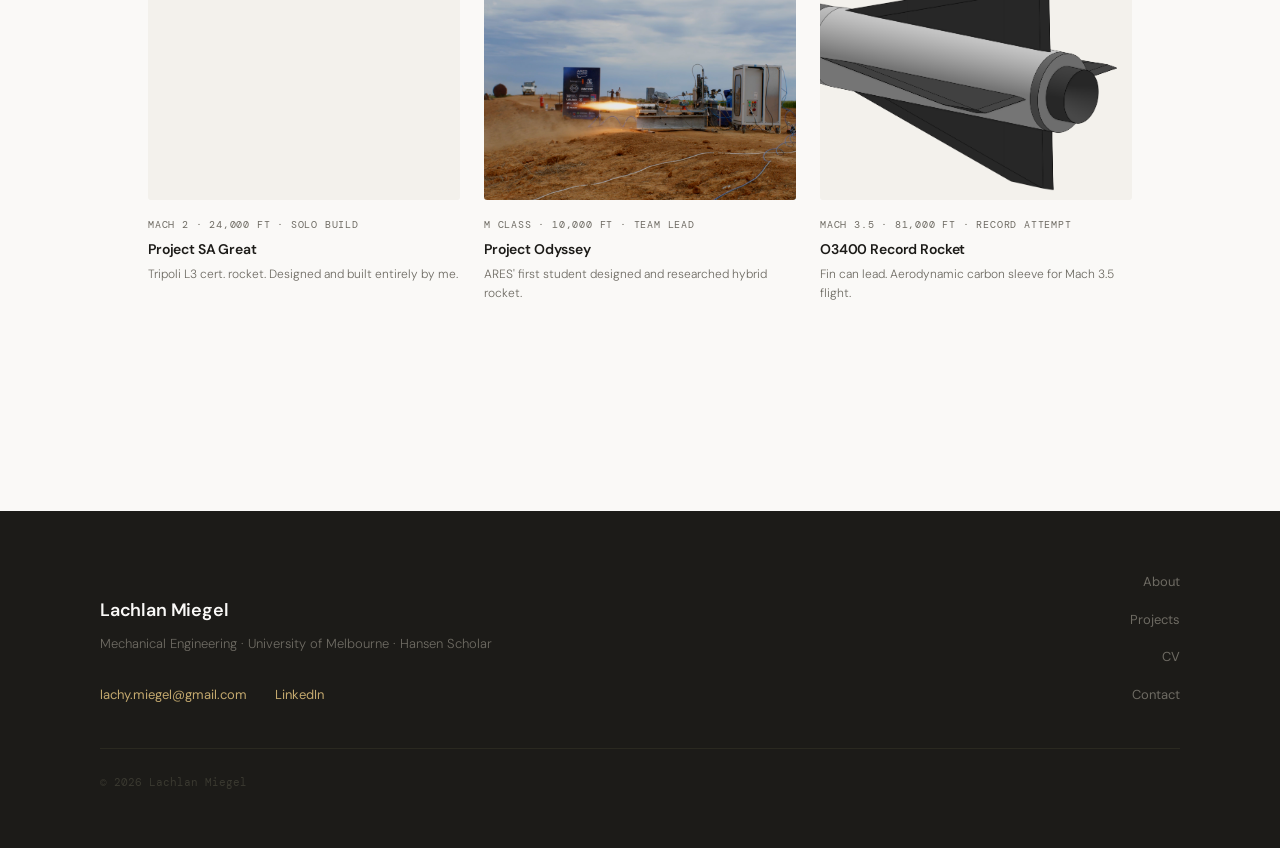
==== commit 611f1304: "Update index.html" ====
--- a/index.html
+++ b/index.html
@@ -326,9 +326,9 @@
         <h3>Background</h3>
         <p>
           I entered university with a strong existing commitment to engineering, particularly 
-          in composites manufacturing and flight vehicle systems, which I had already begun developing 
-          independently. Joining ARES Rocketry allowed me to continue that trajectory in a more 
-          structured environment, and within six months I became Structures Lead. Since then, my 
+          in composites manufacturing, which I had already begun developing 
+          independently. Joining ARES Rocketry allowed me to explore my passion for rocketry in a team
+          environment, and within six months I became Structures Lead. Since then, my 
           involvement has significantly deepened my technical capability and strengthened my 
           long-standing passion for engineering. 
         </p>
@@ -340,7 +340,7 @@
         </p>
         <p>
           Alongside launching my Level 3 later this year, I am manufacturing a fin-can for what will be
-          the altitude record for the O3400 rocket motor. This record stands at 75 000 ft, we are
+          the altitude record on an O3400 rocket motor. This record stands at 75 000 ft, we are
           projecting 81 000 ft, where I am constructing the fin-can to withstand Mach 3.5 flight.
         </p>
         <p>I want to work on launch vehicles and rocket systems - please get in touch if you want to chat!</p>
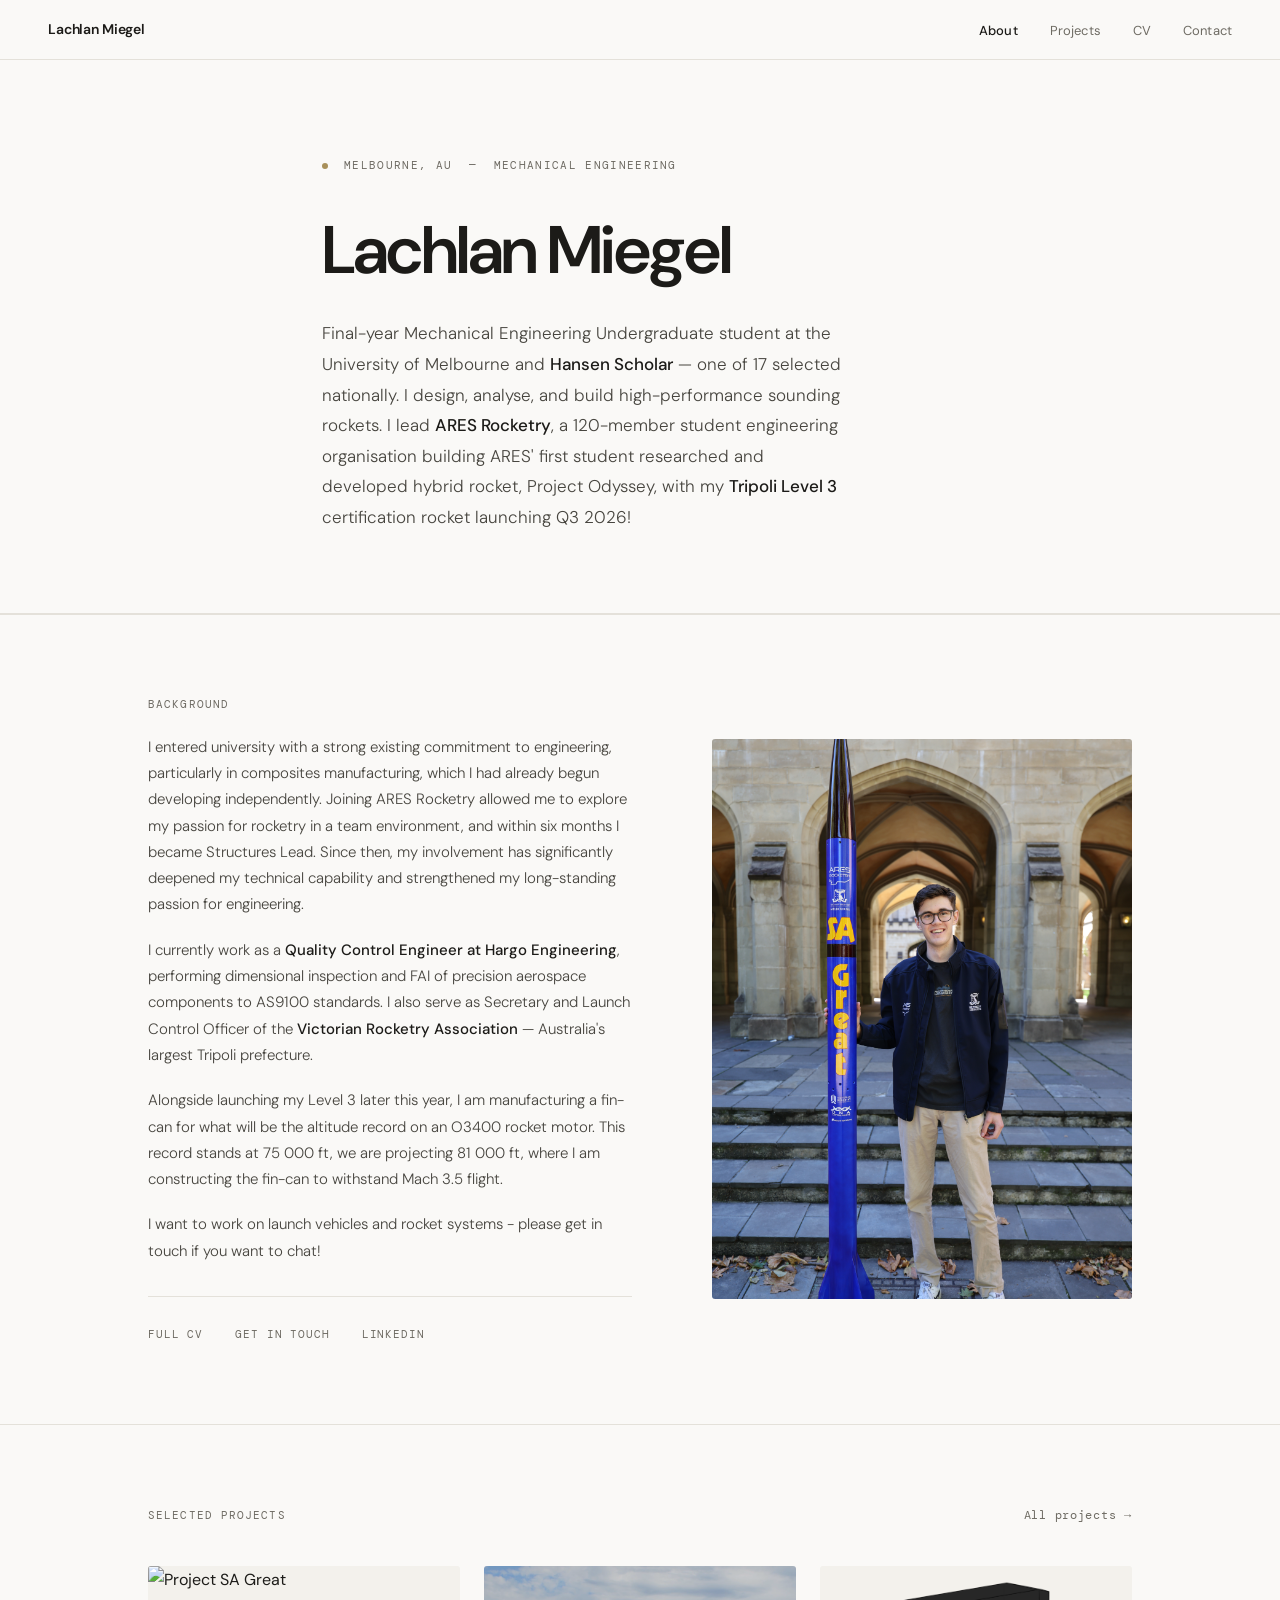
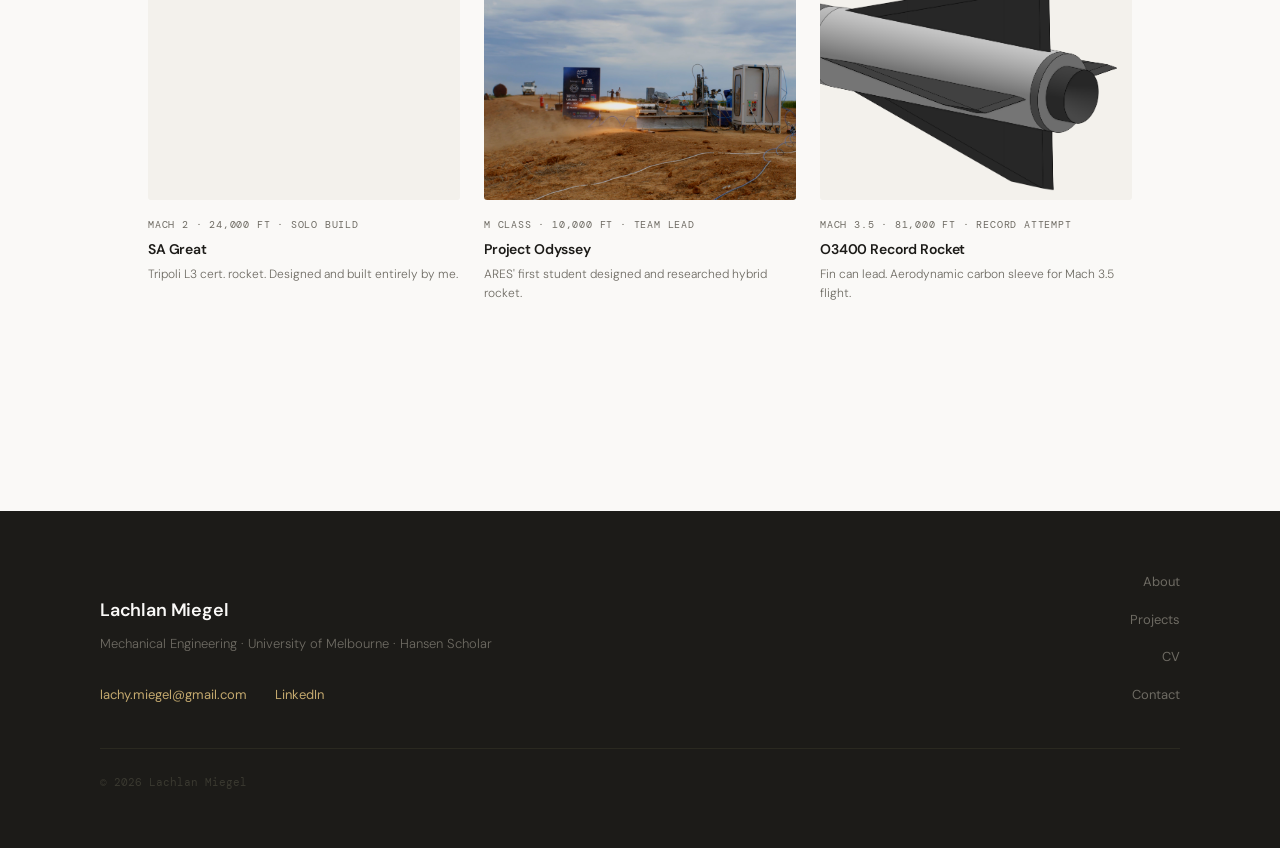
==== commit b66ebb3a: "Update index.html" ====
--- a/index.html
+++ b/index.html
@@ -369,7 +369,7 @@
         <img src="images/sa-great-nc.JPG" alt="Project SA Great" />
       </div>
       <div class="project-tile-meta">Mach 2 · 24,000 ft · Solo build</div>
-      <div class="project-tile-title">Project SA Great</div>
+      <div class="project-tile-title">SA Great</div>
       <div class="project-tile-desc">Tripoli L3 cert. rocket. Designed and built entirely by me.</div>
     </a>
     
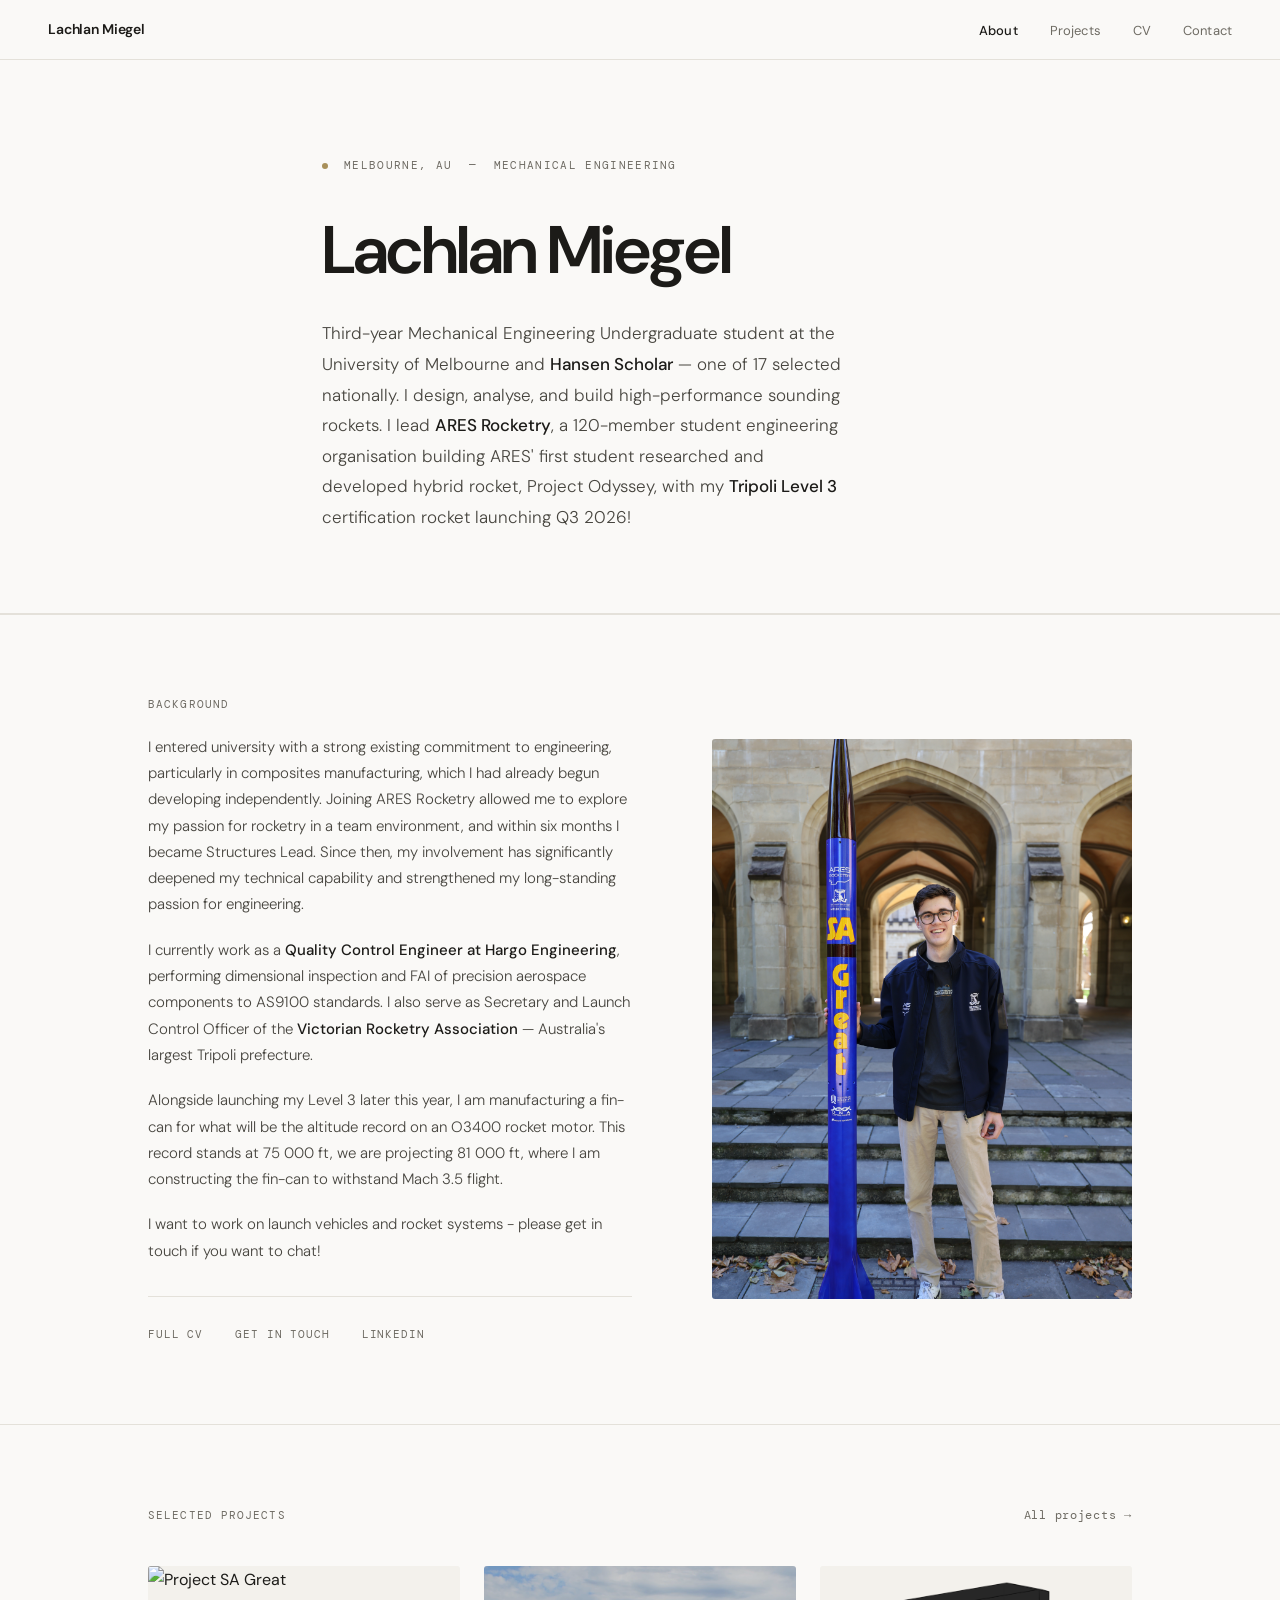
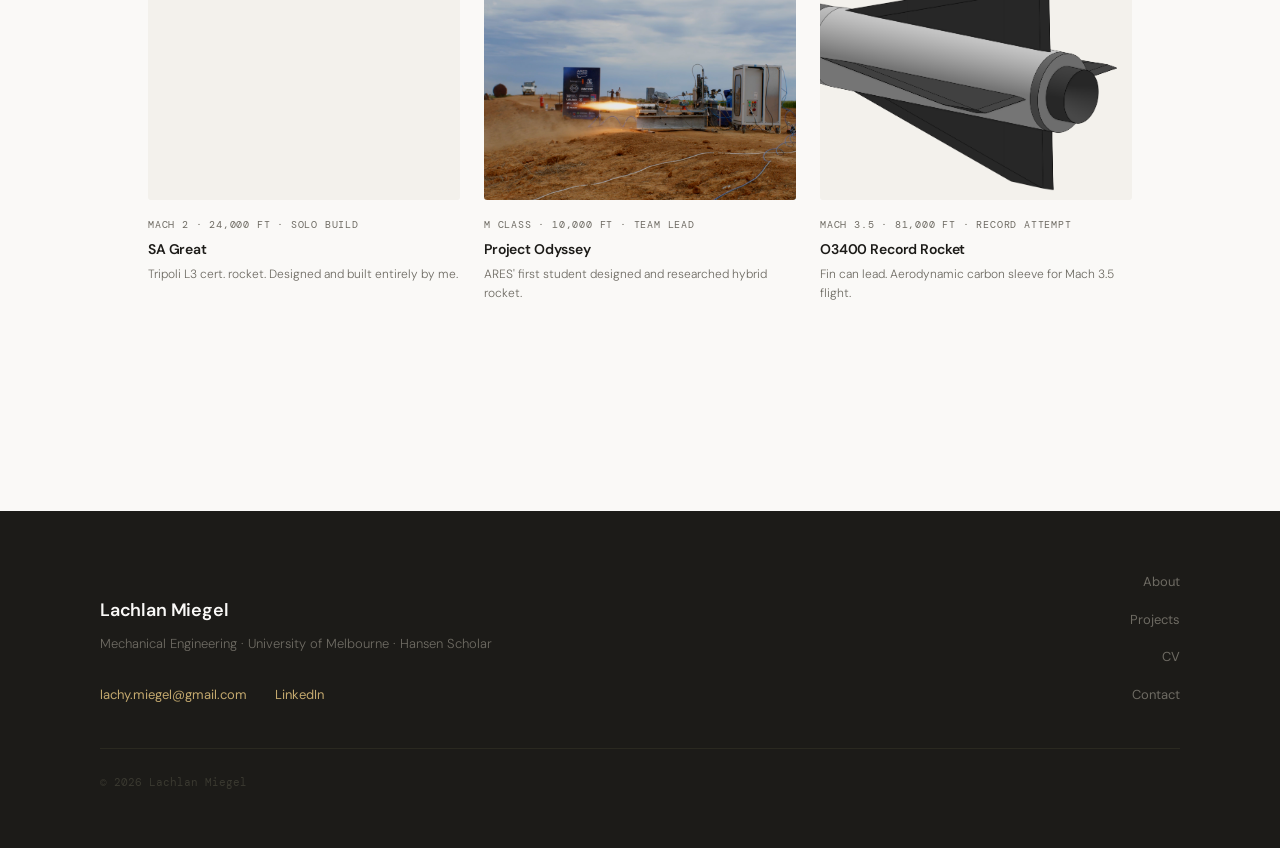
==== commit 2eec11e3: "Update index.html" ====
--- a/index.html
+++ b/index.html
@@ -307,7 +307,7 @@
       </div>
       <h1>Lachlan Miegel</h1>
       <p class="hero-bio">
-        Final-year Mechanical Engineering Undergraduate student at the University of Melbourne
+        Third-year Mechanical Engineering Undergraduate student at the University of Melbourne
         and <strong>Hansen Scholar</strong> — one of 17 selected nationally.
         I design, analyse, and build high-performance sounding rockets.
         I lead <strong>ARES Rocketry</strong>, a 120-member student engineering
--- a/style.css
+++ b/style.css
@@ -352,6 +352,23 @@
   line-height: 1.65;
 }
 
+.highlight-caption {
+  position: absolute;
+  bottom: 0;
+  left: 0;
+  right: 0;
+  padding: 1.25rem 1rem 1rem;
+  background: linear-gradient(transparent, rgba(28,27,24,0.85));
+  color: #faf9f7;
+  font-family: var(--font-mono);
+  font-size: 11px;
+  letter-spacing: 0.06em;
+  opacity: 0;
+  transition: opacity 0.3s ease;
+}
+
+div:hover > .highlight-caption { opacity: 1; }
+
 /* MOBILE */
 @media (max-width: 680px) {
   .site-nav { padding: 0 1.5rem; }
